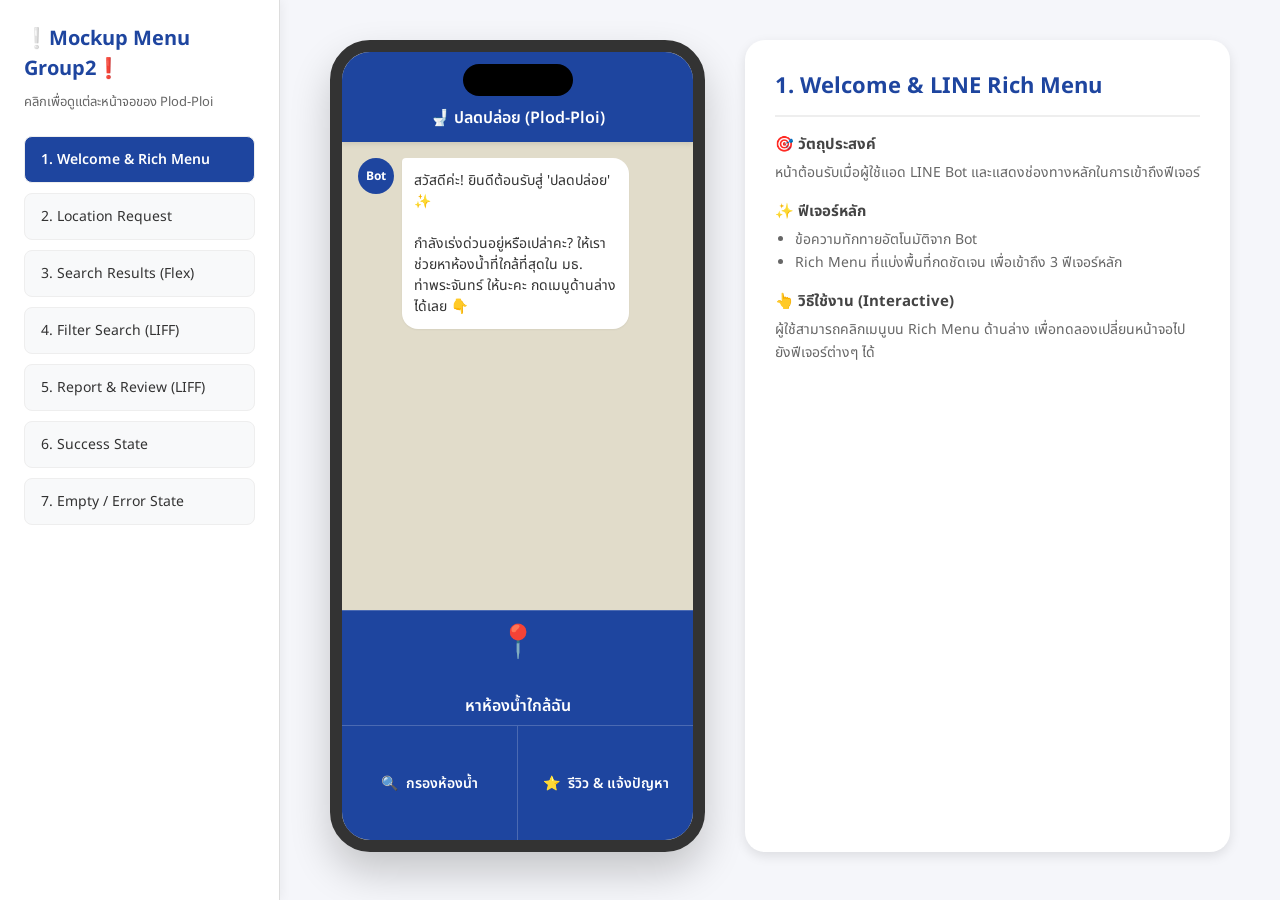
==== code/index.html @ c28e9fd3 "size" ====
<!DOCTYPE html>
<html lang="th">
<head>
    <meta charset="UTF-8">
    <meta name="viewport" content="width=device-width, initial-scale=1.0">
    <title>Plod-Ploi - LINE Bot Mockup</title>
    <link rel="stylesheet" href="style.css">
    <link href="https://fonts.googleapis.com/css2?family=Noto+Sans+Thai:wght@300;400;600;700&display=swap" rel="stylesheet">
</head>
<body>

<div class="dashboard-container">
    <!-- ส่วน A: Sidebar นำทางสำหรับผู้พัฒนา -->
    <aside class="sidebar">
        <h2>❕Mockup Menu Group2❗️</h2>
        <p class="sidebar-desc">คลิกเพื่อดูแต่ละหน้าจอของ Plod-Ploi</p>
        <ul id="nav-menu">
            <li><button data-target="screen-welcome" class="active">1. Welcome & Rich Menu</button></li>
            <li><button data-target="screen-location">2. Location Request</button></li>
            <li><button data-target="screen-results">3. Search Results (Flex)</button></li>
            <li><button data-target="screen-filter">4. Filter Search (LIFF)</button></li>
            <li><button data-target="screen-report">5. Report & Review (LIFF)</button></li>
            <li><button data-target="screen-success">6. Success State</button></li>
            <li><button data-target="screen-error">7. Empty / Error State</button></li>
        </ul>
    </aside>

    <!-- ส่วน B: พื้นที่แสดง Phone Mockup และคำอธิบาย -->
    <main class="main-content">
        <div class="mockup-wrapper">
            <!-- โทรศัพท์จำลอง -->
            <div class="phone-mockup">
                <!-- LINE Header -->
                <div class="line-header" id="dynamic-header">
                    <span class="back-btn" id="liff-close-btn" style="display:none;">✕</span>
                    <span class="title">🚽 ปลดปล่อย (Plod-Ploi)</span>
                </div>

                <!-- พื้นที่เนื้อหาที่เปลี่ยนไปตามหน้าจอ -->
                <div class="phone-content" id="phone-content">
                    
                    <!-- 1. Welcome Screen -->
                    <div id="screen-welcome" class="screen-view active">
                        <div class="chat-area">
                            <div class="chat-bubble bot">
                                <div class="avatar">Bot</div>
                                <div class="message">
                                    สวัสดีค่ะ! ยินดีต้อนรับสู่ 'ปลดปล่อย' ✨<br><br>
                                    กำลังเร่งด่วนอยู่หรือเปล่าคะ? ให้เราช่วยหาห้องน้ำที่ใกล้ที่สุดใน มธ. ท่าพระจันทร์ ให้นะคะ กดเมนูด้านล่างได้เลย 👇
                                </div>
                            </div>
                        </div>
                        <div class="rich-menu">
                            <div class="rm-top" onclick="app.navigate('screen-location')">
                                <span class="icon">📍</span><br>หาห้องน้ำใกล้ฉัน
                            </div>
                            <div class="rm-bottom">
                                <div class="rm-btn border-right" onclick="app.navigate('screen-filter')">
                                    <span class="icon">🔍</span> กรองห้องน้ำ
                                </div>
                                <div class="rm-btn" onclick="app.navigate('screen-report')">
                                    <span class="icon">⭐</span> รีวิว & แจ้งปัญหา
                                </div>
                            </div>
                        </div>
                    </div>

                    <!-- 2. Location Request Screen -->
                    <div id="screen-location" class="screen-view hidden">
                        <div class="chat-area">
                            <div class="chat-bubble user">
                                <div class="message">หาห้องน้ำใกล้ฉัน</div>
                            </div>
                            <div class="chat-bubble bot">
                                <div class="avatar">Bot</div>
                                <div class="message">
                                    เพื่อค้นหาห้องน้ำที่ใกล้ที่สุด รบกวนแชร์ตำแหน่งที่ตั้ง (Location) ปัจจุบันของคุณให้หน่อยนะคะ 📍
                                </div>
                            </div>
                            <div class="quick-reply-area">
                                <button class="quick-reply-btn" onclick="app.navigate('screen-results')">
                                    📍 แชร์ตำแหน่งที่ตั้ง
                                </button>
                            </div>
                        </div>
                    </div>

                    <!-- 3. Search Results (Flex Message) -->
                    <div id="screen-results" class="screen-view hidden">
                        <div class="chat-area">
                            <div class="chat-bubble user">
                                <div class="message">[ส่งตำแหน่งที่ตั้งแล้ว]</div>
                            </div>
                            <div class="chat-bubble bot">
                                <div class="avatar">Bot</div>
                                <div class="message">เจอแล้ว! นี่คือห้องน้ำที่ใกล้คุณที่สุด 3 อันดับแรกค่ะ</div>
                            </div>
                            <!-- Flex Message Carousel -->
                            <div class="flex-carousel">
                                <!-- Card 1 -->
                                <div class="flex-card">
                                    <div class="fc-header">ตึกคณะศิลปศาสตร์ - ชั้น 1</div>
                                    <div class="fc-body">
                                        <div class="fc-distance">📍 ห่างจากคุณ 150 ม. (เดิน ~2 นาที)</div>
                                        <div class="fc-badge success">✅ ใช้งานได้ปกติ</div>
                                        <div class="fc-divider"></div>
                                        <div class="fc-facilities">
                                            💦 มีสายฉีดชำระ | ♿️ ห้องน้ำผู้พิการ
                                        </div>
                                        <div class="fc-rating">รีวิว: ⭐⭐⭐⭐⭐ (4.8)</div>
                                    </div>
                                    <button class="fc-btn primary" onclick="alert('จำลองการเปิด Google Maps')">นำทางไปที่นี่</button>
                                </div>
                                <!-- Card 2 -->
                                <div class="flex-card">
                                    <div class="fc-header bg-warning">ตึกคณะนิติศาสตร์ - ชั้น 2</div>
                                    <div class="fc-body">
                                        <div class="fc-distance">📍 ห่างจากคุณ 200 ม. (เดิน ~3 นาที)</div>
                                        <div class="fc-badge warning">🧹 กำลังทำความสะอาด</div>
                                        <div class="fc-divider"></div>
                                        <div class="fc-facilities">
                                            💦 มีสายฉีดชำระ | 🚻 แยกเพศ
                                        </div>
                                        <div class="fc-rating">รีวิว: ⭐⭐⭐⭐ (4.0)</div>
                                    </div>
                                    <button class="fc-btn primary" onclick="alert('จำลองการเปิด Google Maps')">นำทางไปที่นี่</button>
                                </div>
                            </div>
                        </div>
                    </div>

                    <!-- 4. Filter Search (LIFF) -->
                    <div id="screen-filter" class="screen-view hidden liff-view">
                        <div class="liff-content">
                            <h3>ค้นหาตามความต้องการ</h3>
                            <p class="subtitle">เลือกสิ่งอำนวยความสะดวกที่คุณต้องการ (เลือกได้หลายข้อ)</p>
                            
                            <label class="checkbox-card">
                                <input type="checkbox" checked>
                                <span>💦 มีสายฉีดชำระ</span>
                            </label>
                            <label class="checkbox-card">
                                <input type="checkbox">
                                <span>🚻 แยกเพศชาย/หญิง</span>
                            </label>
                            <label class="checkbox-card">
                                <input type="checkbox">
                                <span>♿️ ห้องน้ำสำหรับผู้พิการ</span>
                            </label>

                            <button class="btn-primary full-width mt-20" onclick="app.navigate('screen-results')">ค้นหาห้องน้ำ</button>
                        </div>
                    </div>

                    <!-- 5. Report & Review (LIFF) -->
                    <div id="screen-report" class="screen-view hidden liff-view">
                        <div class="liff-content">
                            <h3>รายงานสถานะ & รีวิว</h3>
                            
                            <div class="form-group">
                                <label>เลือกห้องน้ำ:</label>
                                <select class="form-control">
                                    <option>ตึกคณะศิลปศาสตร์ - ชั้น 1</option>
                                    <option>ตึกคณะนิติศาสตร์ - ชั้น 2</option>
                                </select>
                            </div>

                            <div class="form-group">
                                <label>สถานะปัจจุบัน:</label>
                                <div class="radio-group">
                                    <label class="radio-btn"><input type="radio" name="status" checked> ✅ ปกติ</label>
                                    <label class="radio-btn"><input type="radio" name="status"> 🧹 ทำความสะอาด</label>
                                    <label class="radio-btn error"><input type="radio" name="status"> 🚫 ชำรุด</label>
                                </div>
                            </div>

                            <div class="form-group">
                                <label>ให้คะแนนความสะอาด:</label>
                                <div class="star-rating">
                                    <span class="star active">★</span><span class="star active">★</span><span class="star active">★</span><span class="star active">★</span><span class="star">★</span>
                                </div>
                            </div>

                            <div class="form-group">
                                <label>ข้อความรีวิวเพิ่มเติม:</label>
                                <textarea class="form-control" rows="3" placeholder="ระบุรายละเอียด เช่น ทิชชู่หมด, น้ำไม่ไหล..."></textarea>
                            </div>

                            <button class="btn-primary full-width" onclick="app.navigate('screen-success')">ส่งรายงาน</button>
                        </div>
                    </div>

                    <!-- 6. Success State -->
                    <div id="screen-success" class="screen-view hidden liff-view center-content">
                        <div class="status-icon success-icon">✅</div>
                        <h3>ขอบคุณสำหรับข้อมูล!</h3>
                        <p class="subtitle text-center">ระบบอัปเดตสถานะห้องน้ำและบันทึกรีวิวของคุณเรียบร้อยแล้ว เพื่อให้เพื่อนๆ ไม่เสียเที่ยว</p>
                        <button class="btn-secondary full-width mt-20" onclick="app.navigate('screen-welcome')">กลับสู่หน้าหลัก</button>
                    </div>

                    <!-- 7. Error / Empty State -->
                    <div id="screen-error" class="screen-view hidden liff-view center-content">
                        <div class="status-icon error-icon">🔍</div>
                        <h3>ไม่พบห้องน้ำที่ตรงเงื่อนไข</h3>
                        <p class="subtitle text-center">ไม่พบห้องน้ำที่มีสิ่งอำนวยความสะดวกตามที่คุณระบุในระยะ 500 เมตร กรุณาลดเงื่อนไขการค้นหาลง</p>
                        <button class="btn-primary full-width mt-20" onclick="app.navigate('screen-filter')">แก้ไขตัวกรอง</button>
                    </div>

                </div>
            </div>

            <!-- คำอธิบายหน้าจอ (เปลี่ยนตามเนื้อหา) -->
            <div class="description-panel" id="desc-panel">
                <!-- เนื้อหาจะถูกแทรกด้วย JavaScript -->
            </div>
        </div>
    </main>
</div>

<script src="script.js"></script>
</body>
</html>
---- code/style.css ----
/* Design System Variables */
:root {
    --color-primary: #1E459F;   /* Blue */
    --color-danger: #CF2A2A;    /* Red */
    --color-accent: #FABD32;    /* Yellow */
    --color-background: #E1DCCA;/* Beige */
    --color-surface: #FFFFFF;   /* White */
    --color-text-main: #333333;
    --color-text-muted: #666666;
    --border-radius-lg: 20px;
    --border-radius-md: 12px;
    --border-radius-sm: 8px;
    --shadow: 0 4px 12px rgba(0,0,0,0.1);
}

* { box-sizing: border-box; margin: 0; padding: 0; }

body {
    font-family: 'Noto Sans Thai', sans-serif;
    background-color: #f5f6fa;
    color: var(--color-text-main);
    display: flex;
    height: 100vh;
    overflow: hidden;
}

/* Dashboard Layout */
.dashboard-container { display: flex; width: 100%; }

/* Sidebar */
.sidebar {
    width: 280px;
    background-color: var(--color-surface);
    padding: 24px;
    border-right: 1px solid #ddd;
    box-shadow: 2px 0 10px rgba(0,0,0,0.05);
    z-index: 100;
}
.sidebar h2 { color: var(--color-primary); font-size: 20px; margin-bottom: 8px; }
.sidebar-desc { font-size: 13px; color: var(--color-text-muted); margin-bottom: 24px; }
.sidebar ul { list-style: none; display: flex; flex-direction: column; gap: 10px; }
.sidebar button {
    width: 100%; text-align: left; padding: 12px 16px;
    background: #f8f9fa; border: 1px solid #eee; border-radius: var(--border-radius-sm);
    font-family: inherit; font-size: 14px; color: var(--color-text-main);
    cursor: pointer; transition: all 0.2s;
}
.sidebar button:hover { background: #eef2f9; border-color: var(--color-primary); }
.sidebar button.active {
    background: var(--color-primary); color: var(--color-surface); font-weight: 600;
}

/* Main Content Area */
.main-content {
    flex: 1; padding: 40px; overflow-y: auto;
    display: flex; justify-content: center; align-items: flex-start;
}
.mockup-wrapper { display: flex; gap: 40px; max-width: 900px; width: 100%; }

/* Phone Mockup */
.phone-mockup {
    width: 375px; height: 812px; /* iPhone Proportions */
    background-color: var(--color-background);
    border: 12px solid #333; border-radius: 40px;
    overflow: hidden; position: relative;
    box-shadow: 0 20px 40px rgba(0,0,0,0.2);
    display: flex; flex-direction: column; flex-shrink: 0;
}

/* LINE Header */
.line-header {
    background-color: var(--color-primary); color: var(--color-surface);
    padding: 20px 16px 12px; text-align: center; font-weight: 600; font-size: 16px;
    position: relative; z-index: 10; box-shadow: 0 2px 5px rgba(0,0,0,0.1);
}
.back-btn { position: absolute; left: 16px; top: 20px; cursor: pointer; font-size: 18px; }

/* Phone Content Area */
.phone-content { flex: 1; position: relative; overflow: hidden; }
.screen-view { width: 100%; height: 100%; display: flex; flex-direction: column; position: absolute; top: 0; left: 0; transition: opacity 0.3s ease; }
.screen-view.hidden { opacity: 0; pointer-events: none; z-index: 1; }
.screen-view.active { opacity: 1; pointer-events: auto; z-index: 5; }

/* Chat UI */
.chat-area { flex: 1; padding: 16px; overflow-y: auto; display: flex; flex-direction: column; gap: 16px; }
.chat-bubble { display: flex; gap: 8px; max-width: 85%; }
.chat-bubble.bot .avatar { width: 36px; height: 36px; background: var(--color-primary); color: white; border-radius: 50%; display: flex; align-items: center; justify-content: center; font-size: 12px; font-weight: bold; flex-shrink: 0;}
.chat-bubble.bot .message { background: var(--color-surface); padding: 12px; border-radius: 16px; border-top-left-radius: 4px; font-size: 14px; box-shadow: 0 1px 2px rgba(0,0,0,0.05); }
.chat-bubble.user { align-self: flex-end; }
.chat-bubble.user .message { background: var(--color-primary); color: white; padding: 12px; border-radius: 16px; border-top-right-radius: 4px; font-size: 14px; }

/* Quick Reply */
.quick-reply-area { margin-top: auto; padding-top: 10px; display: flex; justify-content: center;}
.quick-reply-btn { background: var(--color-surface); border: 1px solid var(--color-primary); color: var(--color-primary); padding: 10px 20px; border-radius: 20px; font-family: inherit; font-weight: 600; font-size: 14px; cursor: pointer; box-shadow: 0 2px 5px rgba(0,0,0,0.05); }

/* Rich Menu */
.rich-menu { background: var(--color-primary); height: 230px; display: flex; flex-direction: column; border-top: 1px solid rgba(255,255,255,0.2); }
.rm-top { flex: 1; border-bottom: 1px solid rgba(255,255,255,0.2); display: flex; flex-direction: column; justify-content: center; align-items: center; color: white; font-weight: 600; cursor: pointer; }
.rm-top .icon { font-size: 32px; margin-bottom: 4px; }
.rm-bottom { flex: 1; display: flex; }
.rm-btn { flex: 1; display: flex; justify-content: center; align-items: center; color: white; font-weight: 600; font-size: 14px; cursor: pointer; gap: 8px; }
.border-right { border-right: 1px solid rgba(255,255,255,0.2); }

/* Flex Message Carousel */
.flex-carousel { display: flex; gap: 12px; overflow-x: auto; padding-bottom: 10px; padding-left: 44px; margin-top: -8px;}
.flex-carousel::-webkit-scrollbar { display: none; }
.flex-card { background: var(--color-surface); min-width: 260px; border-radius: var(--border-radius-md); overflow: hidden; box-shadow: var(--shadow); flex-shrink: 0; }
.fc-header { background: var(--color-primary); color: white; padding: 12px; font-weight: 600; font-size: 14px; }
.fc-header.bg-warning { background: var(--color-accent); color: #333; }
.fc-body { padding: 14px; font-size: 13px; display: flex; flex-direction: column; gap: 8px; }
.fc-distance { font-weight: 600; color: var(--color-primary); }
.fc-badge { display: inline-block; padding: 4px 8px; border-radius: 4px; font-size: 12px; font-weight: 600; width: max-content; }
.fc-badge.success { background: #e8f5e9; color: #2e7d32; }
.fc-badge.warning { background: #fff8e1; color: #f57f17; }
.fc-divider { border-top: 1px dashed #ddd; margin: 4px 0; }
.fc-btn { background: transparent; border: none; border-top: 1px solid #eee; width: 100%; padding: 12px; color: var(--color-primary); font-weight: 600; cursor: pointer; font-family: inherit; }

/* LIFF View styles (Web App format) */
.liff-view { background: var(--color-surface); overflow-y: auto; }
.liff-content { padding: 20px; }
.liff-content h3 { color: var(--color-primary); margin-bottom: 4px; font-size: 18px; }
.liff-content .subtitle { font-size: 13px; color: var(--color-text-muted); margin-bottom: 20px; line-height: 1.4; }
.mt-20 { margin-top: 20px; }
.text-center { text-align: center; }
.center-content { justify-content: center; align-items: center; display: flex; flex-direction: column; text-align: center;}
.status-icon { font-size: 50px; margin-bottom: 16px; }

/* Forms & Inputs */
.checkbox-card { display: flex; align-items: center; padding: 16px; border: 1px solid #ddd; border-radius: var(--border-radius-sm); margin-bottom: 12px; cursor: pointer; transition: all 0.2s;}
.checkbox-card:has(input:checked) { border-color: var(--color-primary); background: #f0f4f8; font-weight: 600; color: var(--color-primary); }
.checkbox-card input { margin-right: 12px; width: 18px; height: 18px; accent-color: var(--color-primary); }

.form-group { margin-bottom: 16px; }
.form-group label { display: block; font-size: 14px; font-weight: 600; margin-bottom: 8px; color: #444; }
.form-control { width: 100%; padding: 12px; border: 1px solid #ddd; border-radius: var(--border-radius-sm); font-family: inherit; font-size: 14px; }
.form-control:focus { outline: none; border-color: var(--color-primary); }

.radio-group { display: flex; flex-direction: column; gap: 10px; }
.radio-btn { display: flex; align-items: center; padding: 12px; border: 1px solid #ddd; border-radius: var(--border-radius-sm); font-size: 14px; cursor: pointer; }
.radio-btn input { margin-right: 10px; accent-color: var(--color-primary); }
.radio-btn.error:has(input:checked) { border-color: var(--color-danger); background: #fce8e8; color: var(--color-danger); }

.star-rating { font-size: 28px; color: #ddd; cursor: pointer; display: flex; gap: 4px; }
.star-rating .star.active { color: var(--color-accent); }

/* Buttons */
.btn-primary { background: var(--color-primary); color: white; border: none; padding: 14px; border-radius: var(--border-radius-sm); font-size: 15px; font-weight: 600; font-family: inherit; cursor: pointer; transition: opacity 0.2s; }
.btn-secondary { background: white; color: var(--color-primary); border: 1px solid var(--color-primary); padding: 14px; border-radius: var(--border-radius-sm); font-size: 15px; font-weight: 600; font-family: inherit; cursor: pointer; }
.btn-primary:active, .btn-secondary:active { opacity: 0.8; }
.full-width { width: 100%; }

/* Description Panel */
.description-panel { flex: 1; background: white; border-radius: var(--border-radius-lg); padding: 30px; box-shadow: var(--shadow); }
.desc-title { font-size: 22px; color: var(--color-primary); border-bottom: 2px solid #eee; padding-bottom: 12px; margin-bottom: 16px; }
.desc-section { margin-bottom: 16px; }
.desc-section h4 { font-size: 15px; color: #444; margin-bottom: 6px; }
.desc-section p, .desc-section ul { font-size: 14px; color: var(--color-text-muted); line-height: 1.6; }
.desc-section ul { padding-left: 20px; }
/* =========================================
   📱 Presentation Mockup Style (จำลองเป็นภาพพรีเซนต์)
   ========================================= */

/* 1. เพิ่ม Dynamic Island (รอยบาก iPhone) ให้ดูสมจริง */
.phone-mockup::before {
    content: '';
    position: absolute;
    top: 12px;
    left: 50%;
    transform: translateX(-50%);
    width: 110px;
    height: 32px;
    background-color: #000;
    border-radius: 20px;
    z-index: 1000;
}

/* ดัน Header ของแอปปลดปล่อยลงมา เพื่อไม่ให้ข้อความทับรอยบาก */
.line-header {
    padding-top: 54px; 
}

/* 2. การจัดหน้าเว็บเมื่อเปิดบนจอมือถือ */
@media screen and (max-width: 768px) {
    body {
        /* เปลี่ยนสีพื้นหลังให้เป็นสีเทาอ่อนแบบงานพรีเซนต์ */
        background-color: #e5e5e5; 
        display: block;
        overflow-y: auto;
    }
    
    .dashboard-container {
        flex-direction: column;
    }

    /* แถบเมนูเปลี่ยนหน้า ย้ายไปไว้ด้านบนและปัดซ้ายขวาได้ */
    .sidebar {
        width: 100%;
        padding: 16px;
        position: sticky;
        top: 0;
        z-index: 999;
        box-shadow: 0 2px 10px rgba(0,0,0,0.05);
    }
    .sidebar h2 { font-size: 16px; text-align: center; margin-bottom: 12px; }
    .sidebar-desc { display: none; }
    .sidebar ul {
        flex-direction: row;
        overflow-x: auto;
        gap: 8px;
        padding-bottom: 4px;
    }
    .sidebar ul::-webkit-scrollbar { display: none; }
    .sidebar button {
        white-space: nowrap;
        padding: 8px 16px;
        border-radius: 20px;
    }

    .main-content {
        padding: 40px 20px; /* เพิ่มพื้นที่รอบๆ ให้โทรศัพท์ดูลอยอยู่ตรงกลาง */
        display: flex;
        justify-content: center;
    }

    .mockup-wrapper {
        flex-direction: column;
        align-items: center;
        width: 100%;
    }

    /* 📱 จัดการกรอบโทรศัพท์ */
    .phone-mockup {
        /* ปรับให้เล็กลงเหลือ 70vw เพื่อให้กวาดสายตาดูได้ง่ายขึ้น */
        width: 70vw; 
        max-width: 320px; /* จำกัดความกว้างสูงสุดไม่ให้ใหญ่เกินไป */
        height: auto;
        /* บังคับสัดส่วนให้เป็นโทรศัพท์เสมอ */
        aspect-ratio: 375 / 812; 
        
        /* ขอบโทรศัพท์สีดำ */
        border: 12px solid #111;
        border-radius: 35px;
        box-shadow: 0 20px 40px rgba(0,0,0,0.15); 
    }
    /* ปรับขนาดรอยบาก iPhone ให้เล็กลงตามสัดส่วนจอ */
    .phone-mockup::before {
        width: 90px;
        height: 26px;
        top: 8px;
    }
    .line-header {
        padding-top: 45px;
    }

    /* ซ่อนกล่องคำอธิบายด้านล่าง เพื่อให้โฟกัสที่งานดีไซน์เน้นๆ */
    .description-panel {
        display: none;
    }
}
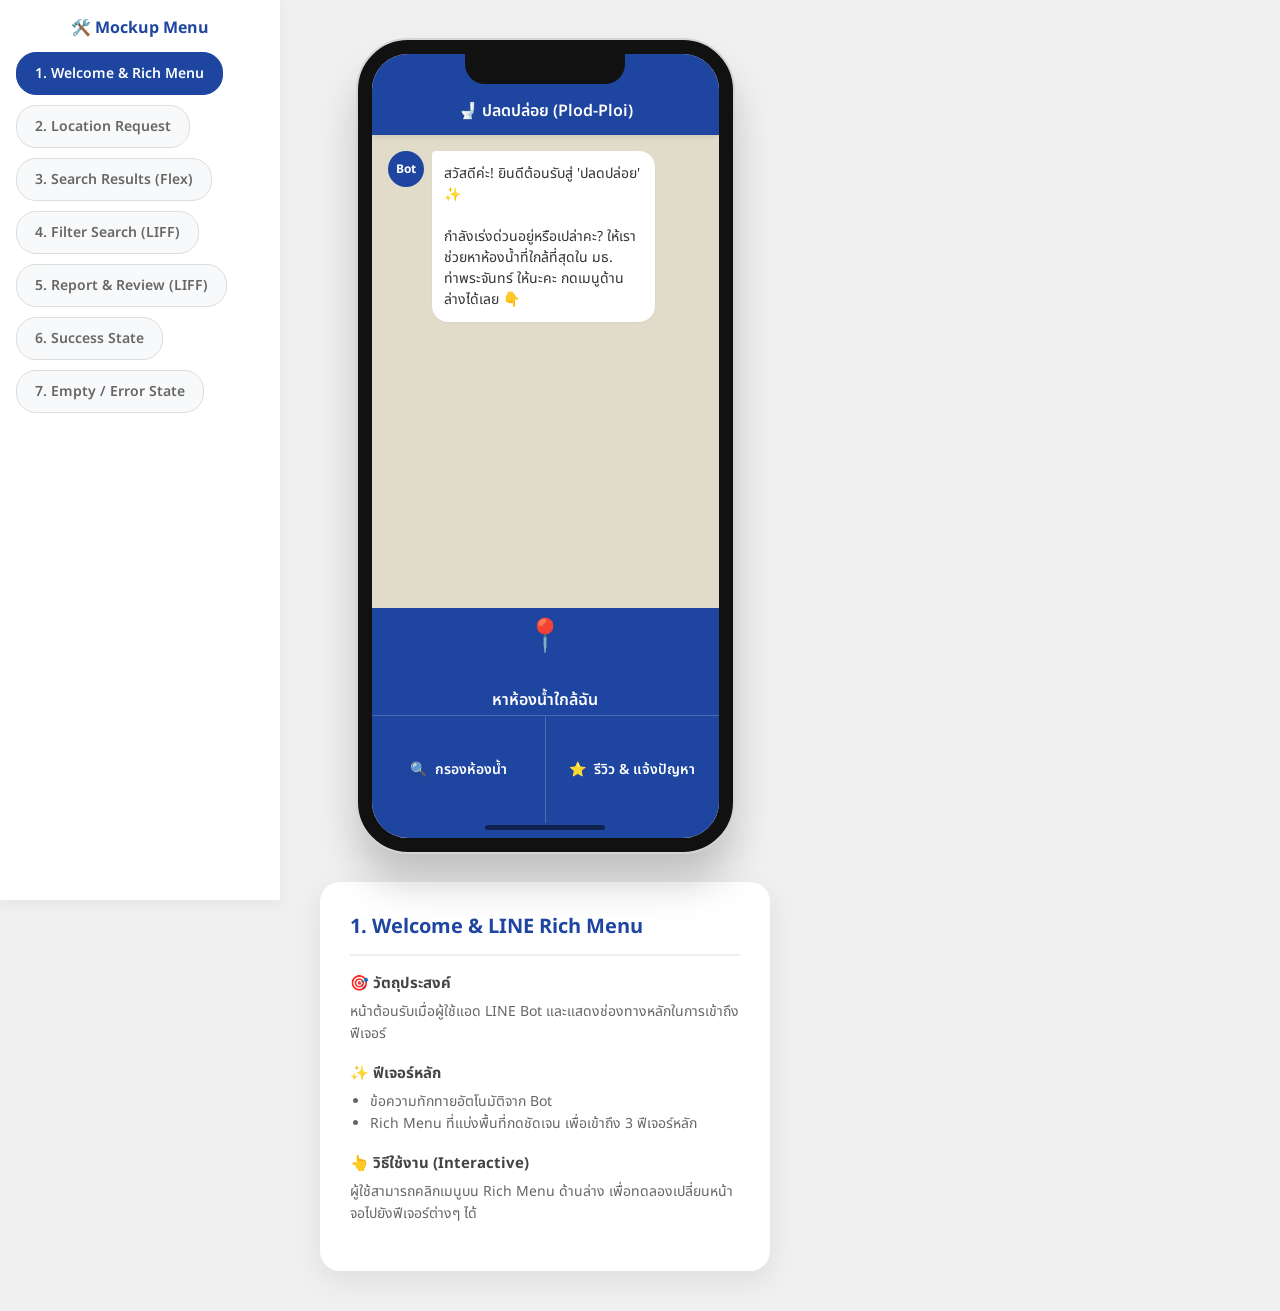
==== commit c9b23ece: "Renovate R" ====
--- a/code/index.html
+++ b/code/index.html
@@ -10,9 +10,9 @@
 <body>
 
 <div class="dashboard-container">
-    <!-- ส่วน A: Sidebar นำทางสำหรับผู้พัฒนา -->
+    <!-- Sidebar -->
     <aside class="sidebar">
-        <h2>❕Mockup Menu Group2❗️</h2>
+        <h2>🛠️ Mockup Menu</h2>
         <p class="sidebar-desc">คลิกเพื่อดูแต่ละหน้าจอของ Plod-Ploi</p>
         <ul id="nav-menu">
             <li><button data-target="screen-welcome" class="active">1. Welcome & Rich Menu</button></li>
@@ -25,18 +25,20 @@
         </ul>
     </aside>
 
-    <!-- ส่วน B: พื้นที่แสดง Phone Mockup และคำอธิบาย -->
+    <!-- Main Content -->
     <main class="main-content">
         <div class="mockup-wrapper">
-            <!-- โทรศัพท์จำลอง -->
+            
+            <!-- โทรศัพท์จำลอง (เหมือน Reference) -->
             <div class="phone-mockup">
-                <!-- LINE Header -->
+                <!-- รอยบากด้านบน (Notch) -->
+                <div class="notch"></div>
+                
                 <div class="line-header" id="dynamic-header">
                     <span class="back-btn" id="liff-close-btn" style="display:none;">✕</span>
                     <span class="title">🚽 ปลดปล่อย (Plod-Ploi)</span>
                 </div>
 
-                <!-- พื้นที่เนื้อหาที่เปลี่ยนไปตามหน้าจอ -->
                 <div class="phone-content" id="phone-content">
                     
                     <!-- 1. Welcome Screen -->
@@ -65,7 +67,7 @@
                         </div>
                     </div>
 
-                    <!-- 2. Location Request Screen -->
+                    <!-- 2. Location Request -->
                     <div id="screen-location" class="screen-view hidden">
                         <div class="chat-area">
                             <div class="chat-bubble user">
@@ -73,19 +75,15 @@
                             </div>
                             <div class="chat-bubble bot">
                                 <div class="avatar">Bot</div>
-                                <div class="message">
-                                    เพื่อค้นหาห้องน้ำที่ใกล้ที่สุด รบกวนแชร์ตำแหน่งที่ตั้ง (Location) ปัจจุบันของคุณให้หน่อยนะคะ 📍
-                                </div>
+                                <div class="message">เพื่อค้นหาห้องน้ำที่ใกล้ที่สุด รบกวนแชร์ตำแหน่งที่ตั้ง (Location) ปัจจุบันของคุณให้หน่อยนะคะ 📍</div>
                             </div>
                             <div class="quick-reply-area">
-                                <button class="quick-reply-btn" onclick="app.navigate('screen-results')">
-                                    📍 แชร์ตำแหน่งที่ตั้ง
-                                </button>
+                                <button class="quick-reply-btn" onclick="app.navigate('screen-results')">📍 แชร์ตำแหน่งที่ตั้ง</button>
                             </div>
                         </div>
                     </div>
 
-                    <!-- 3. Search Results (Flex Message) -->
+                    <!-- 3. Search Results -->
                     <div id="screen-results" class="screen-view hidden">
                         <div class="chat-area">
                             <div class="chat-bubble user">
@@ -93,35 +91,17 @@
                             </div>
                             <div class="chat-bubble bot">
                                 <div class="avatar">Bot</div>
-                                <div class="message">เจอแล้ว! นี่คือห้องน้ำที่ใกล้คุณที่สุด 3 อันดับแรกค่ะ</div>
+                                <div class="message">เจอแล้ว! นี่คือห้องน้ำที่ใกล้คุณที่สุดค่ะ</div>
                             </div>
-                            <!-- Flex Message Carousel -->
                             <div class="flex-carousel">
-                                <!-- Card 1 -->
                                 <div class="flex-card">
                                     <div class="fc-header">ตึกคณะศิลปศาสตร์ - ชั้น 1</div>
                                     <div class="fc-body">
                                         <div class="fc-distance">📍 ห่างจากคุณ 150 ม. (เดิน ~2 นาที)</div>
                                         <div class="fc-badge success">✅ ใช้งานได้ปกติ</div>
                                         <div class="fc-divider"></div>
-                                        <div class="fc-facilities">
-                                            💦 มีสายฉีดชำระ | ♿️ ห้องน้ำผู้พิการ
-                                        </div>
+                                        <div class="fc-facilities">💦 มีสายฉีดชำระ | ♿️ ห้องน้ำผู้พิการ</div>
                                         <div class="fc-rating">รีวิว: ⭐⭐⭐⭐⭐ (4.8)</div>
-                                    </div>
-                                    <button class="fc-btn primary" onclick="alert('จำลองการเปิด Google Maps')">นำทางไปที่นี่</button>
-                                </div>
-                                <!-- Card 2 -->
-                                <div class="flex-card">
-                                    <div class="fc-header bg-warning">ตึกคณะนิติศาสตร์ - ชั้น 2</div>
-                                    <div class="fc-body">
-                                        <div class="fc-distance">📍 ห่างจากคุณ 200 ม. (เดิน ~3 นาที)</div>
-                                        <div class="fc-badge warning">🧹 กำลังทำความสะอาด</div>
-                                        <div class="fc-divider"></div>
-                                        <div class="fc-facilities">
-                                            💦 มีสายฉีดชำระ | 🚻 แยกเพศ
-                                        </div>
-                                        <div class="fc-rating">รีวิว: ⭐⭐⭐⭐ (4.0)</div>
                                     </div>
                                     <button class="fc-btn primary" onclick="alert('จำลองการเปิด Google Maps')">นำทางไปที่นี่</button>
                                 </div>
@@ -129,64 +109,40 @@
                         </div>
                     </div>
 
-                    <!-- 4. Filter Search (LIFF) -->
+                    <!-- 4. Filter Search -->
                     <div id="screen-filter" class="screen-view hidden liff-view">
                         <div class="liff-content">
                             <h3>ค้นหาตามความต้องการ</h3>
-                            <p class="subtitle">เลือกสิ่งอำนวยความสะดวกที่คุณต้องการ (เลือกได้หลายข้อ)</p>
-                            
-                            <label class="checkbox-card">
-                                <input type="checkbox" checked>
-                                <span>💦 มีสายฉีดชำระ</span>
-                            </label>
-                            <label class="checkbox-card">
-                                <input type="checkbox">
-                                <span>🚻 แยกเพศชาย/หญิง</span>
-                            </label>
-                            <label class="checkbox-card">
-                                <input type="checkbox">
-                                <span>♿️ ห้องน้ำสำหรับผู้พิการ</span>
-                            </label>
-
+                            <p class="subtitle">เลือกสิ่งอำนวยความสะดวกที่คุณต้องการ</p>
+                            <label class="checkbox-card"><input type="checkbox" checked><span>💦 มีสายฉีดชำระ</span></label>
+                            <label class="checkbox-card"><input type="checkbox"><span>🚻 แยกเพศชาย/หญิง</span></label>
+                            <label class="checkbox-card"><input type="checkbox"><span>♿️ ห้องน้ำสำหรับผู้พิการ</span></label>
                             <button class="btn-primary full-width mt-20" onclick="app.navigate('screen-results')">ค้นหาห้องน้ำ</button>
                         </div>
                     </div>
 
-                    <!-- 5. Report & Review (LIFF) -->
+                    <!-- 5. Report & Review -->
                     <div id="screen-report" class="screen-view hidden liff-view">
                         <div class="liff-content">
                             <h3>รายงานสถานะ & รีวิว</h3>
-                            
                             <div class="form-group">
                                 <label>เลือกห้องน้ำ:</label>
                                 <select class="form-control">
                                     <option>ตึกคณะศิลปศาสตร์ - ชั้น 1</option>
-                                    <option>ตึกคณะนิติศาสตร์ - ชั้น 2</option>
                                 </select>
                             </div>
-
                             <div class="form-group">
                                 <label>สถานะปัจจุบัน:</label>
                                 <div class="radio-group">
                                     <label class="radio-btn"><input type="radio" name="status" checked> ✅ ปกติ</label>
-                                    <label class="radio-btn"><input type="radio" name="status"> 🧹 ทำความสะอาด</label>
                                     <label class="radio-btn error"><input type="radio" name="status"> 🚫 ชำรุด</label>
                                 </div>
                             </div>
-
                             <div class="form-group">
-                                <label>ให้คะแนนความสะอาด:</label>
-                                <div class="star-rating">
-                                    <span class="star active">★</span><span class="star active">★</span><span class="star active">★</span><span class="star active">★</span><span class="star">★</span>
-                                </div>
+                                <label>ให้คะแนน:</label>
+                                <div class="star-rating"><span class="star active">★</span><span class="star active">★</span><span class="star active">★</span><span class="star">★</span><span class="star">★</span></div>
                             </div>
-
-                            <div class="form-group">
-                                <label>ข้อความรีวิวเพิ่มเติม:</label>
-                                <textarea class="form-control" rows="3" placeholder="ระบุรายละเอียด เช่น ทิชชู่หมด, น้ำไม่ไหล..."></textarea>
-                            </div>
-
-                            <button class="btn-primary full-width" onclick="app.navigate('screen-success')">ส่งรายงาน</button>
+                            <button class="btn-primary full-width mt-20" onclick="app.navigate('screen-success')">ส่งรายงาน</button>
                         </div>
                     </div>
 
@@ -194,25 +150,26 @@
                     <div id="screen-success" class="screen-view hidden liff-view center-content">
                         <div class="status-icon success-icon">✅</div>
                         <h3>ขอบคุณสำหรับข้อมูล!</h3>
-                        <p class="subtitle text-center">ระบบอัปเดตสถานะห้องน้ำและบันทึกรีวิวของคุณเรียบร้อยแล้ว เพื่อให้เพื่อนๆ ไม่เสียเที่ยว</p>
+                        <p class="subtitle text-center">ระบบอัปเดตสถานะห้องน้ำเรียบร้อยแล้ว</p>
                         <button class="btn-secondary full-width mt-20" onclick="app.navigate('screen-welcome')">กลับสู่หน้าหลัก</button>
                     </div>
 
-                    <!-- 7. Error / Empty State -->
+                    <!-- 7. Error State -->
                     <div id="screen-error" class="screen-view hidden liff-view center-content">
                         <div class="status-icon error-icon">🔍</div>
-                        <h3>ไม่พบห้องน้ำที่ตรงเงื่อนไข</h3>
-                        <p class="subtitle text-center">ไม่พบห้องน้ำที่มีสิ่งอำนวยความสะดวกตามที่คุณระบุในระยะ 500 เมตร กรุณาลดเงื่อนไขการค้นหาลง</p>
+                        <h3>ไม่พบห้องน้ำ</h3>
+                        <p class="subtitle text-center">ไม่พบห้องน้ำที่ตรงตามเงื่อนไขของคุณ</p>
                         <button class="btn-primary full-width mt-20" onclick="app.navigate('screen-filter')">แก้ไขตัวกรอง</button>
                     </div>
 
                 </div>
             </div>
 
-            <!-- คำอธิบายหน้าจอ (เปลี่ยนตามเนื้อหา) -->
+            <!-- กล่องคำอธิบาย ที่จะแสดงด้านล่างโทรศัพท์เสมอ -->
             <div class="description-panel" id="desc-panel">
-                <!-- เนื้อหาจะถูกแทรกด้วย JavaScript -->
+                <!-- เนื้อหาถูกแทรกด้วย JS -->
             </div>
+
         </div>
     </main>
 </div>
--- a/code/style.css
+++ b/code/style.css
@@ -1,259 +1,211 @@
-/* Design System Variables */
 :root {
-    --color-primary: #1E459F;   /* Blue */
-    --color-danger: #CF2A2A;    /* Red */
-    --color-accent: #FABD32;    /* Yellow */
-    --color-background: #E1DCCA;/* Beige */
-    --color-surface: #FFFFFF;   /* White */
+    --color-primary: #1E459F;
+    --color-danger: #CF2A2A;
+    --color-accent: #FABD32;
+    --color-background: #E1DCCA;
+    --color-surface: #FFFFFF;
     --color-text-main: #333333;
     --color-text-muted: #666666;
     --border-radius-lg: 20px;
     --border-radius-md: 12px;
     --border-radius-sm: 8px;
-    --shadow: 0 4px 12px rgba(0,0,0,0.1);
 }
 
 * { box-sizing: border-box; margin: 0; padding: 0; }
 
-body {
+/* ฐานหน้าเว็บ: ให้เลื่อนขึ้นลงได้อิสระ ไม่โดนตัด */
+html, body {
     font-family: 'Noto Sans Thai', sans-serif;
-    background-color: #f5f6fa;
+    background-color: #f0f0f0; /* สีพื้นหลังเหมือนรูปตัวอย่าง */
     color: var(--color-text-main);
-    display: flex;
-    height: 100vh;
+    width: 100%;
+    height: auto;
+    min-height: 100vh;
+    overflow-y: auto;
+    -webkit-overflow-scrolling: touch;
+}
+
+/* Layout กล่องใหญ่ */
+.dashboard-container {
+    display: flex;
+    flex-direction: column;
+    width: 100%;
+}
+
+/* แถบเมนูด้านบน */
+.sidebar {
+    width: 100%;
+    background-color: var(--color-surface);
+    padding: 16px;
+    position: sticky;
+    top: 0;
+    z-index: 100;
+    box-shadow: 0 4px 15px rgba(0,0,0,0.05);
+}
+.sidebar h2 { color: var(--color-primary); font-size: 16px; text-align: center; margin-bottom: 12px; }
+.sidebar-desc { display: none; }
+.sidebar ul {
+    list-style: none;
+    display: flex;
+    flex-direction: row;
+    overflow-x: auto;
+    gap: 10px;
+    padding-bottom: 5px;
+}
+.sidebar ul::-webkit-scrollbar { display: none; }
+.sidebar button {
+    white-space: nowrap;
+    padding: 10px 18px;
+    background: #f8f9fa;
+    border: 1px solid #ddd;
+    border-radius: 20px;
+    font-family: inherit; font-size: 14px; font-weight: 600;
+    color: var(--color-text-muted);
+    cursor: pointer;
+}
+.sidebar button.active {
+    background: var(--color-primary);
+    color: white;
+    border-color: var(--color-primary);
+}
+
+/* พื้นที่จัดวางมือถือและคำอธิบาย */
+.main-content {
+    padding: 40px 20px 80px 20px;
+    display: flex;
+    justify-content: center;
+}
+.mockup-wrapper {
+    display: flex;
+    flex-direction: column;
+    align-items: center;
+    width: 100%;
+    max-width: 450px;
+    gap: 30px; /* ระยะห่างระหว่างมือถือกับกล่องอธิบาย */
+}
+
+/* 📱 โทรศัพท์จำลอง (สมจริงแบบ Reference) */
+.phone-mockup {
+    width: 100%; 
+    max-width: 375px; 
+    height: 812px;
+    background-color: var(--color-background);
+    
+    /* ขอบเครื่องสีดำหนาเหมือน iPhone พร้อมขอบเงินๆ สะท้อนแสง */
+    border: 14px solid #111;
+    border-radius: 50px;
+    box-shadow: 
+        0 0 0 2px #d4d4d4, /* ขอบนอกสุด (ขอบเครื่อง) */
+        0 30px 40px rgba(0,0,0,0.2); /* เงาตกกระทบพื้น */
+        
+    position: relative;
+    display: flex; 
+    flex-direction: column; 
     overflow: hidden;
 }
 
-/* Dashboard Layout */
-.dashboard-container { display: flex; width: 100%; }
-
-/* Sidebar */
-.sidebar {
-    width: 280px;
-    background-color: var(--color-surface);
-    padding: 24px;
-    border-right: 1px solid #ddd;
-    box-shadow: 2px 0 10px rgba(0,0,0,0.05);
-    z-index: 100;
-}
-.sidebar h2 { color: var(--color-primary); font-size: 20px; margin-bottom: 8px; }
-.sidebar-desc { font-size: 13px; color: var(--color-text-muted); margin-bottom: 24px; }
-.sidebar ul { list-style: none; display: flex; flex-direction: column; gap: 10px; }
-.sidebar button {
-    width: 100%; text-align: left; padding: 12px 16px;
-    background: #f8f9fa; border: 1px solid #eee; border-radius: var(--border-radius-sm);
-    font-family: inherit; font-size: 14px; color: var(--color-text-main);
-    cursor: pointer; transition: all 0.2s;
-}
-.sidebar button:hover { background: #eef2f9; border-color: var(--color-primary); }
-.sidebar button.active {
-    background: var(--color-primary); color: var(--color-surface); font-weight: 600;
-}
-
-/* Main Content Area */
-.main-content {
-    flex: 1; padding: 40px; overflow-y: auto;
-    display: flex; justify-content: center; align-items: flex-start;
-}
-.mockup-wrapper { display: flex; gap: 40px; max-width: 900px; width: 100%; }
-
-/* Phone Mockup */
-.phone-mockup {
-    width: 375px; height: 812px; /* iPhone Proportions */
-    background-color: var(--color-background);
-    border: 12px solid #333; border-radius: 40px;
-    overflow: hidden; position: relative;
-    box-shadow: 0 20px 40px rgba(0,0,0,0.2);
-    display: flex; flex-direction: column; flex-shrink: 0;
-}
-
-/* LINE Header */
+/* รอยบาก iPhone (Notch) */
+.notch {
+    position: absolute;
+    top: 0;
+    left: 50%;
+    transform: translateX(-50%);
+    width: 160px;
+    height: 30px;
+    background-color: #111;
+    border-bottom-left-radius: 20px;
+    border-bottom-right-radius: 20px;
+    z-index: 1000;
+}
+
+/* ขีด Home Indicator ด้านล่าง */
+.phone-mockup::after {
+    content: '';
+    position: absolute;
+    bottom: 8px;
+    left: 50%;
+    transform: translateX(-50%);
+    width: 120px;
+    height: 5px;
+    background-color: rgba(0,0,0,0.5);
+    border-radius: 10px;
+    z-index: 1000;
+}
+
+/* Header LINE */
 .line-header {
     background-color: var(--color-primary); color: var(--color-surface);
-    padding: 20px 16px 12px; text-align: center; font-weight: 600; font-size: 16px;
+    padding: 45px 16px 12px; /* ดันข้อความหลบรอยบาก */
+    text-align: center; font-weight: 600; font-size: 16px;
     position: relative; z-index: 10; box-shadow: 0 2px 5px rgba(0,0,0,0.1);
 }
-.back-btn { position: absolute; left: 16px; top: 20px; cursor: pointer; font-size: 18px; }
-
-/* Phone Content Area */
+.back-btn { position: absolute; left: 16px; top: 45px; cursor: pointer; font-size: 18px; }
+
+/* โครงสร้าง Chat และ UI ด้านใน (คงดีไซน์เดิม) */
 .phone-content { flex: 1; position: relative; overflow: hidden; }
 .screen-view { width: 100%; height: 100%; display: flex; flex-direction: column; position: absolute; top: 0; left: 0; transition: opacity 0.3s ease; }
 .screen-view.hidden { opacity: 0; pointer-events: none; z-index: 1; }
 .screen-view.active { opacity: 1; pointer-events: auto; z-index: 5; }
 
-/* Chat UI */
-.chat-area { flex: 1; padding: 16px; overflow-y: auto; display: flex; flex-direction: column; gap: 16px; }
+.chat-area { flex: 1; padding: 16px; overflow-y: auto; display: flex; flex-direction: column; gap: 16px; padding-bottom: 24px; }
 .chat-bubble { display: flex; gap: 8px; max-width: 85%; }
 .chat-bubble.bot .avatar { width: 36px; height: 36px; background: var(--color-primary); color: white; border-radius: 50%; display: flex; align-items: center; justify-content: center; font-size: 12px; font-weight: bold; flex-shrink: 0;}
 .chat-bubble.bot .message { background: var(--color-surface); padding: 12px; border-radius: 16px; border-top-left-radius: 4px; font-size: 14px; box-shadow: 0 1px 2px rgba(0,0,0,0.05); }
 .chat-bubble.user { align-self: flex-end; }
 .chat-bubble.user .message { background: var(--color-primary); color: white; padding: 12px; border-radius: 16px; border-top-right-radius: 4px; font-size: 14px; }
 
-/* Quick Reply */
 .quick-reply-area { margin-top: auto; padding-top: 10px; display: flex; justify-content: center;}
-.quick-reply-btn { background: var(--color-surface); border: 1px solid var(--color-primary); color: var(--color-primary); padding: 10px 20px; border-radius: 20px; font-family: inherit; font-weight: 600; font-size: 14px; cursor: pointer; box-shadow: 0 2px 5px rgba(0,0,0,0.05); }
-
-/* Rich Menu */
-.rich-menu { background: var(--color-primary); height: 230px; display: flex; flex-direction: column; border-top: 1px solid rgba(255,255,255,0.2); }
+.quick-reply-btn { background: var(--color-surface); border: 1px solid var(--color-primary); color: var(--color-primary); padding: 10px 20px; border-radius: 20px; font-family: inherit; font-weight: 600; font-size: 14px; cursor: pointer;}
+
+.rich-menu { background: var(--color-primary); height: 230px; display: flex; flex-direction: column; padding-bottom: 15px;}
 .rm-top { flex: 1; border-bottom: 1px solid rgba(255,255,255,0.2); display: flex; flex-direction: column; justify-content: center; align-items: center; color: white; font-weight: 600; cursor: pointer; }
 .rm-top .icon { font-size: 32px; margin-bottom: 4px; }
 .rm-bottom { flex: 1; display: flex; }
 .rm-btn { flex: 1; display: flex; justify-content: center; align-items: center; color: white; font-weight: 600; font-size: 14px; cursor: pointer; gap: 8px; }
 .border-right { border-right: 1px solid rgba(255,255,255,0.2); }
 
-/* Flex Message Carousel */
 .flex-carousel { display: flex; gap: 12px; overflow-x: auto; padding-bottom: 10px; padding-left: 44px; margin-top: -8px;}
-.flex-carousel::-webkit-scrollbar { display: none; }
 .flex-card { background: var(--color-surface); min-width: 260px; border-radius: var(--border-radius-md); overflow: hidden; box-shadow: var(--shadow); flex-shrink: 0; }
 .fc-header { background: var(--color-primary); color: white; padding: 12px; font-weight: 600; font-size: 14px; }
-.fc-header.bg-warning { background: var(--color-accent); color: #333; }
 .fc-body { padding: 14px; font-size: 13px; display: flex; flex-direction: column; gap: 8px; }
-.fc-distance { font-weight: 600; color: var(--color-primary); }
-.fc-badge { display: inline-block; padding: 4px 8px; border-radius: 4px; font-size: 12px; font-weight: 600; width: max-content; }
-.fc-badge.success { background: #e8f5e9; color: #2e7d32; }
-.fc-badge.warning { background: #fff8e1; color: #f57f17; }
-.fc-divider { border-top: 1px dashed #ddd; margin: 4px 0; }
-.fc-btn { background: transparent; border: none; border-top: 1px solid #eee; width: 100%; padding: 12px; color: var(--color-primary); font-weight: 600; cursor: pointer; font-family: inherit; }
-
-/* LIFF View styles (Web App format) */
+.fc-badge.success { background: #e8f5e9; color: #2e7d32; display: inline-block; padding: 4px 8px; border-radius: 4px;}
+.fc-btn { background: transparent; border: none; border-top: 1px solid #eee; width: 100%; padding: 12px; color: var(--color-primary); font-weight: 600; cursor: pointer;}
+
 .liff-view { background: var(--color-surface); overflow-y: auto; }
-.liff-content { padding: 20px; }
+.liff-content { padding: 20px; padding-bottom: 40px;}
 .liff-content h3 { color: var(--color-primary); margin-bottom: 4px; font-size: 18px; }
-.liff-content .subtitle { font-size: 13px; color: var(--color-text-muted); margin-bottom: 20px; line-height: 1.4; }
-.mt-20 { margin-top: 20px; }
-.text-center { text-align: center; }
+.liff-content .subtitle { font-size: 13px; color: var(--color-text-muted); margin-bottom: 20px;}
+.checkbox-card { display: flex; align-items: center; padding: 16px; border: 1px solid #ddd; border-radius: var(--border-radius-sm); margin-bottom: 12px; }
+.checkbox-card input { margin-right: 12px; }
+.btn-primary { background: var(--color-primary); color: white; border: none; padding: 14px; border-radius: var(--border-radius-sm); font-size: 15px; font-weight: 600; width: 100%; margin-top: 20px;}
+.btn-secondary { background: white; color: var(--color-primary); border: 1px solid var(--color-primary); padding: 14px; border-radius: var(--border-radius-sm); font-size: 15px; font-weight: 600; width: 100%; margin-top: 20px;}
 .center-content { justify-content: center; align-items: center; display: flex; flex-direction: column; text-align: center;}
 .status-icon { font-size: 50px; margin-bottom: 16px; }
-
-/* Forms & Inputs */
-.checkbox-card { display: flex; align-items: center; padding: 16px; border: 1px solid #ddd; border-radius: var(--border-radius-sm); margin-bottom: 12px; cursor: pointer; transition: all 0.2s;}
-.checkbox-card:has(input:checked) { border-color: var(--color-primary); background: #f0f4f8; font-weight: 600; color: var(--color-primary); }
-.checkbox-card input { margin-right: 12px; width: 18px; height: 18px; accent-color: var(--color-primary); }
-
 .form-group { margin-bottom: 16px; }
-.form-group label { display: block; font-size: 14px; font-weight: 600; margin-bottom: 8px; color: #444; }
-.form-control { width: 100%; padding: 12px; border: 1px solid #ddd; border-radius: var(--border-radius-sm); font-family: inherit; font-size: 14px; }
-.form-control:focus { outline: none; border-color: var(--color-primary); }
-
+.form-group label { display: block; font-size: 14px; font-weight: 600; margin-bottom: 8px; }
+.form-control { width: 100%; padding: 12px; border: 1px solid #ddd; border-radius: var(--border-radius-sm); }
 .radio-group { display: flex; flex-direction: column; gap: 10px; }
-.radio-btn { display: flex; align-items: center; padding: 12px; border: 1px solid #ddd; border-radius: var(--border-radius-sm); font-size: 14px; cursor: pointer; }
-.radio-btn input { margin-right: 10px; accent-color: var(--color-primary); }
-.radio-btn.error:has(input:checked) { border-color: var(--color-danger); background: #fce8e8; color: var(--color-danger); }
-
-.star-rating { font-size: 28px; color: #ddd; cursor: pointer; display: flex; gap: 4px; }
-.star-rating .star.active { color: var(--color-accent); }
-
-/* Buttons */
-.btn-primary { background: var(--color-primary); color: white; border: none; padding: 14px; border-radius: var(--border-radius-sm); font-size: 15px; font-weight: 600; font-family: inherit; cursor: pointer; transition: opacity 0.2s; }
-.btn-secondary { background: white; color: var(--color-primary); border: 1px solid var(--color-primary); padding: 14px; border-radius: var(--border-radius-sm); font-size: 15px; font-weight: 600; font-family: inherit; cursor: pointer; }
-.btn-primary:active, .btn-secondary:active { opacity: 0.8; }
-.full-width { width: 100%; }
-
-/* Description Panel */
-.description-panel { flex: 1; background: white; border-radius: var(--border-radius-lg); padding: 30px; box-shadow: var(--shadow); }
-.desc-title { font-size: 22px; color: var(--color-primary); border-bottom: 2px solid #eee; padding-bottom: 12px; margin-bottom: 16px; }
+.star-rating { font-size: 28px; color: #ddd; }
+.star.active { color: var(--color-accent); }
+
+/* 📖 กล่องคำอธิบายด้านล่างโทรศัพท์ (แสดงถาวร) */
+.description-panel {
+    width: 100%;
+    background: white;
+    border-radius: var(--border-radius-lg);
+    padding: 30px;
+    box-shadow: 0 10px 30px rgba(0,0,0,0.08);
+}
+.desc-title { font-size: 20px; color: var(--color-primary); border-bottom: 2px solid #eee; padding-bottom: 12px; margin-bottom: 16px; }
 .desc-section { margin-bottom: 16px; }
 .desc-section h4 { font-size: 15px; color: #444; margin-bottom: 6px; }
 .desc-section p, .desc-section ul { font-size: 14px; color: var(--color-text-muted); line-height: 1.6; }
 .desc-section ul { padding-left: 20px; }
-/* =========================================
-   📱 Presentation Mockup Style (จำลองเป็นภาพพรีเซนต์)
-   ========================================= */
-
-/* 1. เพิ่ม Dynamic Island (รอยบาก iPhone) ให้ดูสมจริง */
-.phone-mockup::before {
-    content: '';
-    position: absolute;
-    top: 12px;
-    left: 50%;
-    transform: translateX(-50%);
-    width: 110px;
-    height: 32px;
-    background-color: #000;
-    border-radius: 20px;
-    z-index: 1000;
-}
-
-/* ดัน Header ของแอปปลดปล่อยลงมา เพื่อไม่ให้ข้อความทับรอยบาก */
-.line-header {
-    padding-top: 54px; 
-}
-
-/* 2. การจัดหน้าเว็บเมื่อเปิดบนจอมือถือ */
-@media screen and (max-width: 768px) {
-    body {
-        /* เปลี่ยนสีพื้นหลังให้เป็นสีเทาอ่อนแบบงานพรีเซนต์ */
-        background-color: #e5e5e5; 
-        display: block;
-        overflow-y: auto;
-    }
-    
-    .dashboard-container {
-        flex-direction: column;
-    }
-
-    /* แถบเมนูเปลี่ยนหน้า ย้ายไปไว้ด้านบนและปัดซ้ายขวาได้ */
-    .sidebar {
-        width: 100%;
-        padding: 16px;
-        position: sticky;
-        top: 0;
-        z-index: 999;
-        box-shadow: 0 2px 10px rgba(0,0,0,0.05);
-    }
-    .sidebar h2 { font-size: 16px; text-align: center; margin-bottom: 12px; }
-    .sidebar-desc { display: none; }
-    .sidebar ul {
-        flex-direction: row;
-        overflow-x: auto;
-        gap: 8px;
-        padding-bottom: 4px;
-    }
-    .sidebar ul::-webkit-scrollbar { display: none; }
-    .sidebar button {
-        white-space: nowrap;
-        padding: 8px 16px;
-        border-radius: 20px;
-    }
-
-    .main-content {
-        padding: 40px 20px; /* เพิ่มพื้นที่รอบๆ ให้โทรศัพท์ดูลอยอยู่ตรงกลาง */
-        display: flex;
-        justify-content: center;
-    }
-
-    .mockup-wrapper {
-        flex-direction: column;
-        align-items: center;
-        width: 100%;
-    }
-
-    /* 📱 จัดการกรอบโทรศัพท์ */
-    .phone-mockup {
-        /* ปรับให้เล็กลงเหลือ 70vw เพื่อให้กวาดสายตาดูได้ง่ายขึ้น */
-        width: 70vw; 
-        max-width: 320px; /* จำกัดความกว้างสูงสุดไม่ให้ใหญ่เกินไป */
-        height: auto;
-        /* บังคับสัดส่วนให้เป็นโทรศัพท์เสมอ */
-        aspect-ratio: 375 / 812; 
-        
-        /* ขอบโทรศัพท์สีดำ */
-        border: 12px solid #111;
-        border-radius: 35px;
-        box-shadow: 0 20px 40px rgba(0,0,0,0.15); 
-    }
-    /* ปรับขนาดรอยบาก iPhone ให้เล็กลงตามสัดส่วนจอ */
-    .phone-mockup::before {
-        width: 90px;
-        height: 26px;
-        top: 8px;
-    }
-    .line-header {
-        padding-top: 45px;
-    }
-
-    /* ซ่อนกล่องคำอธิบายด้านล่าง เพื่อให้โฟกัสที่งานดีไซน์เน้นๆ */
-    .description-panel {
-        display: none;
-    }
+
+/* Responsive สำหรับคอมพิวเตอร์จอใหญ่ ให้โชว์ซ้ายขวาได้ */
+@media screen and (min-width: 1024px) {
+    .dashboard-container { flex-direction: row; }
+    .sidebar { width: 280px; height: 100vh; }
+    .sidebar ul { flex-direction: column; }
+    .main-content { padding: 40px; }
 }
